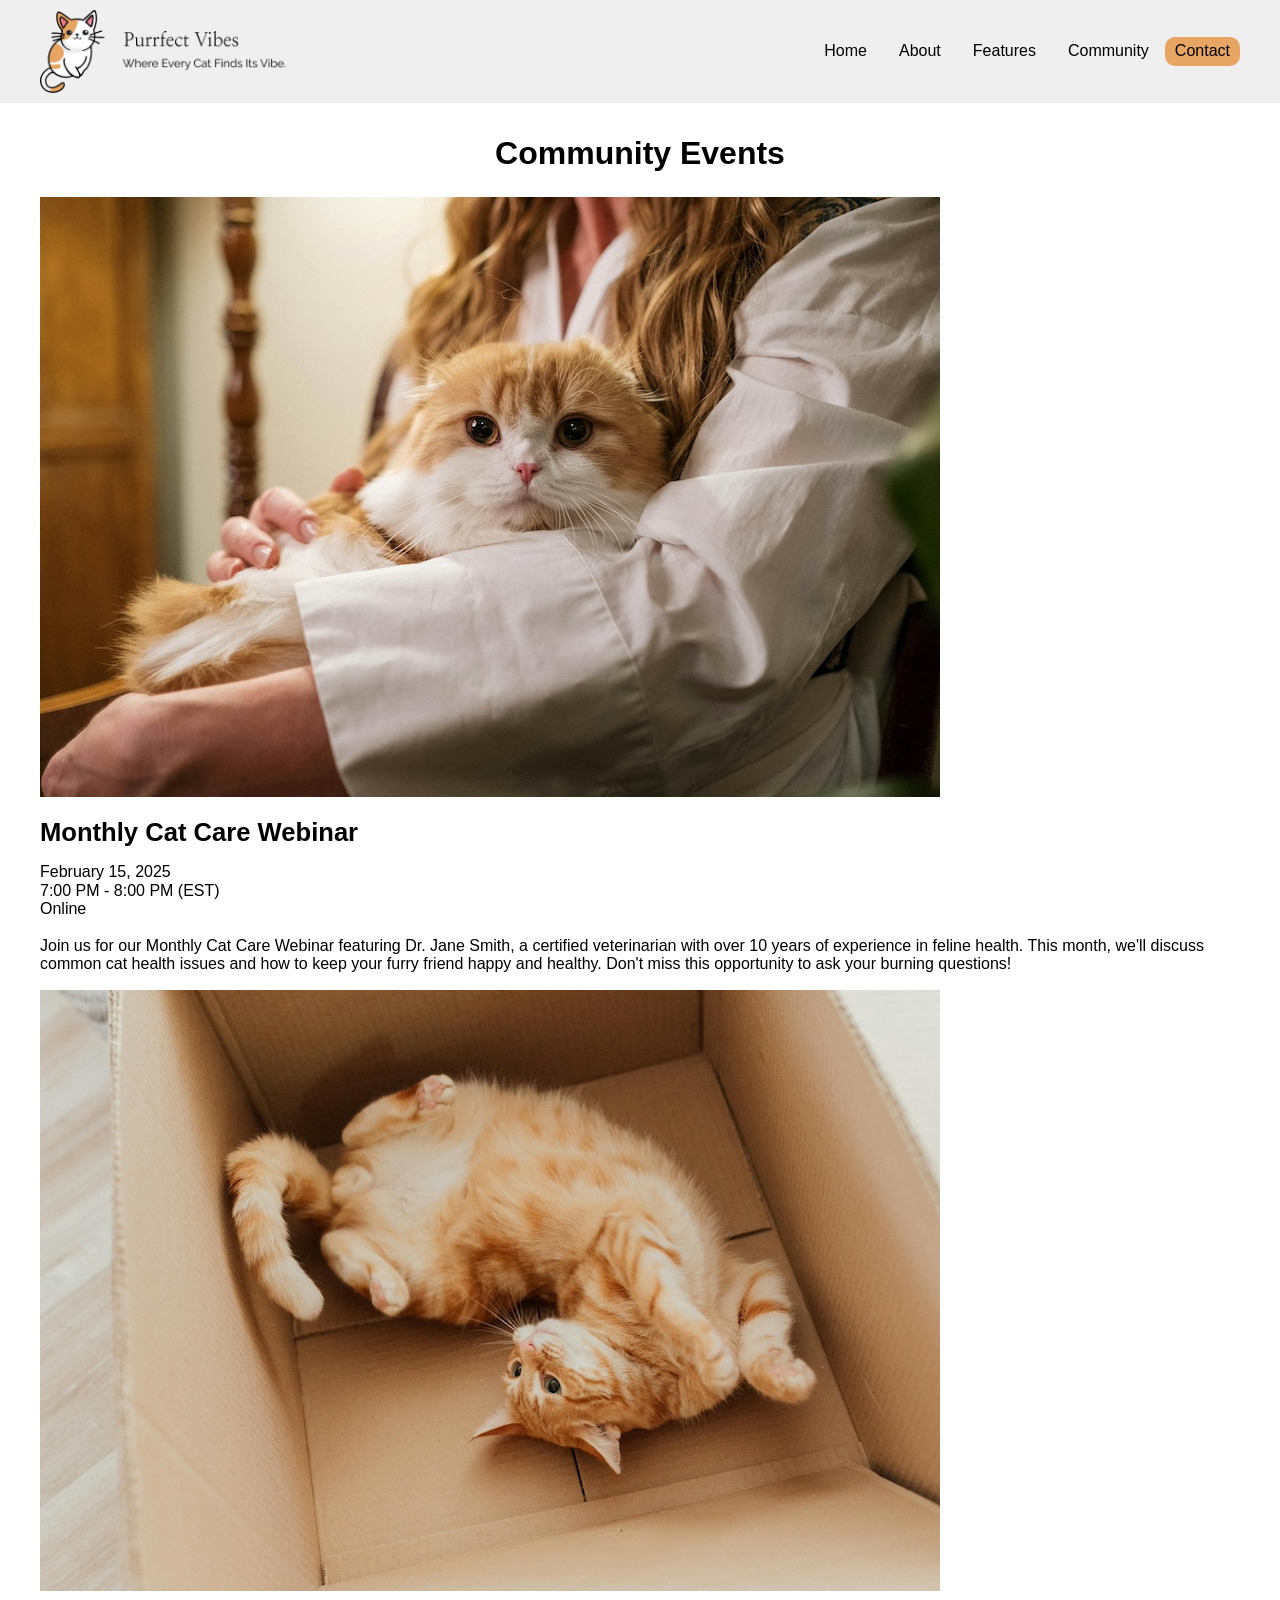
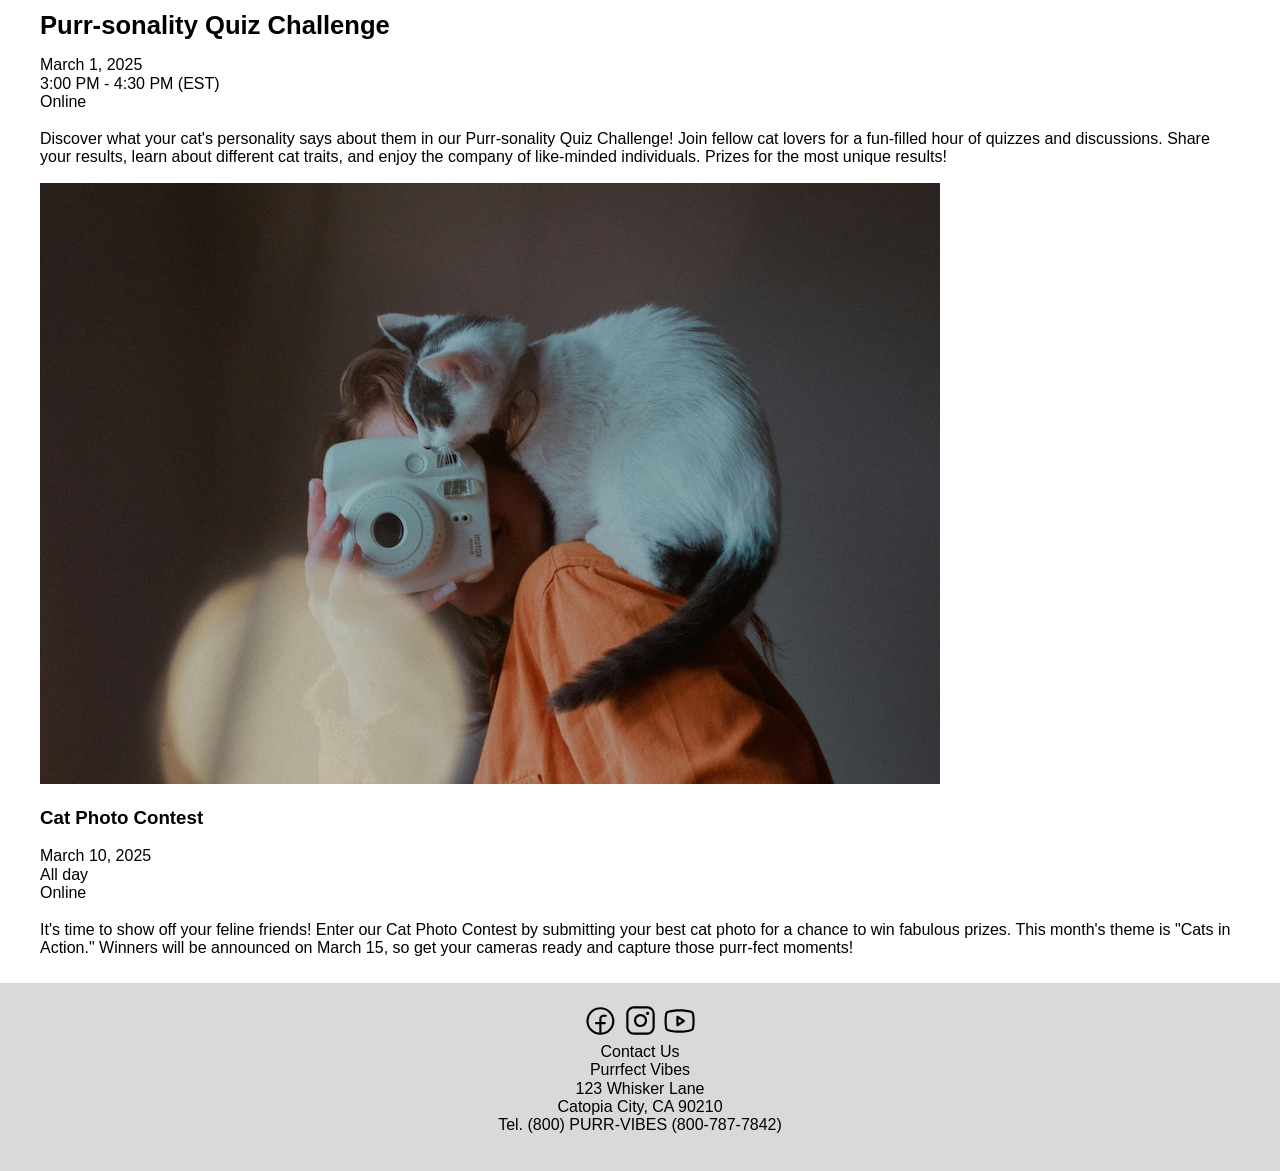
==== beginning/part2/community.html @ 35652195 "File Upload" ====
<!doctype html>
<html lang="en">
<head>
	<meta charset="utf-8">
	<title>Purrfect Vibes Community Events</title>
    <link rel="stylesheet" href="css/normalize.css">
    <link rel="stylesheet" href="css/styles.css">
</head>

<body>
    <header>
        <div class="container">
            <img src="images/logo.png" alt="logo">
            <nav class="nav1">
                <ul>
                    <li><a href="#">Home</a></li>
                    <li><a href="#">About</a></li>
                    <li><a href="#">Features</a></li>
                    <li><a href="#">Community</a></li>
                </ul>
            </nav>
            <a href="#" class="button">Contact</a>
        </div>
    </header>
<h1>Community Events</h1>
<section class="community container">
    <div class="event-block featured">
        <img src="images/event-cat-care.jpg" alt="cat care">
        <h2>Monthly Cat Care Webinar</h2>
        <p><span>February 15, 2025</span><br>
            <span>7:00 PM - 8:00 PM (EST)<br>
            Online</span><br><br>
            Join us for our Monthly Cat Care Webinar featuring Dr. Jane Smith, a certified veterinarian with over 10 years of experience in feline health. This month, we'll discuss common cat health issues and how to keep your furry friend happy and healthy. Don't miss this opportunity to ask your burning questions!</p>
    </div>
    <div class="event-block">
        <img src="images/event-cat-quiz.jpg" alt="cat quizzes">
        <h2>Purr-sonality Quiz Challenge</h2>
        <p><span>March 1, 2025</span><br>
            <span>3:00 PM - 4:30 PM (EST)<br>
            Online</span><br><br>
            Discover what your cat's personality says about them in our Purr-sonality Quiz Challenge! Join fellow cat lovers for a fun-filled hour of quizzes and discussions. Share your results, learn about different cat traits, and enjoy the company of like-minded individuals. Prizes for the most unique results!</p>
    </div>
    <div class="event-block">
        <img src="images/event-cat-photo.jpg" alt="cat community">
        <h3>Cat Photo Contest</h3>
        <p><span>March 10, 2025</span><br>
            <span>All day<br>
            Online</span><br><br>
            It's time to show off your feline friends! Enter our Cat Photo Contest by submitting your best cat photo for a chance to win fabulous prizes. This month's theme is "Cats in Action." Winners will be announced on March 15, so get your cameras ready and capture those purr-fect moments!</p>
    </div>
</section>
<footer>
    <div>
        <a href="#"><img src="images/facebook.svg" alt="Facebook"></a>
        <a href="#"><img src="images/instagram.svg" alt="Instagram"></a>
        <a href="#"><img src="images/youtube.svg" alt="Youtube"></a>
    </div>
    <p>
        Contact Us<br>
        Purrfect Vibes<br>
        123 Whisker Lane<br>
        Catopia City, CA 90210<br>
        Tel. (800) PURR-VIBES (800-787-7842)<br>
    </p>
</footer>
</body>
</html>
---- beginning/part2/css/styles.css ----
body {
    font-size: 16px;
    font-family: Arial, Helvetica, sans-serif;
    margin: 0;
}
h1 {
    font-size: 2em;
    font-weight: bold;
    text-align: center;
    margin: 1rem 0;
}
h2 {
    font-size: 1.6em;
    margin: 1rem 0;
}
p {
    margin: 0 0 1rem 0;
}
.container {
    max-width: 1200px;
    margin: auto;
    padding: 10px;
}
a {
    color: #e6a563;
}
header {
    background-color: #efefef;
    position: sticky;
    top: 0;
}
header a {
    text-decoration: none;
    color: #000
}
header a:hover {
    color: #e6a563;
}
header .container {
    padding: 10px;
    margin-bottom: 2em;
    display: flex;
    align-items: center;
    justify-content: flex-end;
}
header img {
    width: 250px;
    margin-right: auto;

}
header ul {
    list-style-type: none;
    display: flex;
    align-items: center;
}
.button {
    background-color: #e6a563;
    border-radius: 10px;
    padding: 5px 10px;
}
.button:hover {
    background-color: #fff;
}
nav li {
    margin: 0 1em;
}
footer {
    text-align: center;
    background-color: #D9D9D9;
    padding: 20px;
}
footer img {
    width: 35px;
}
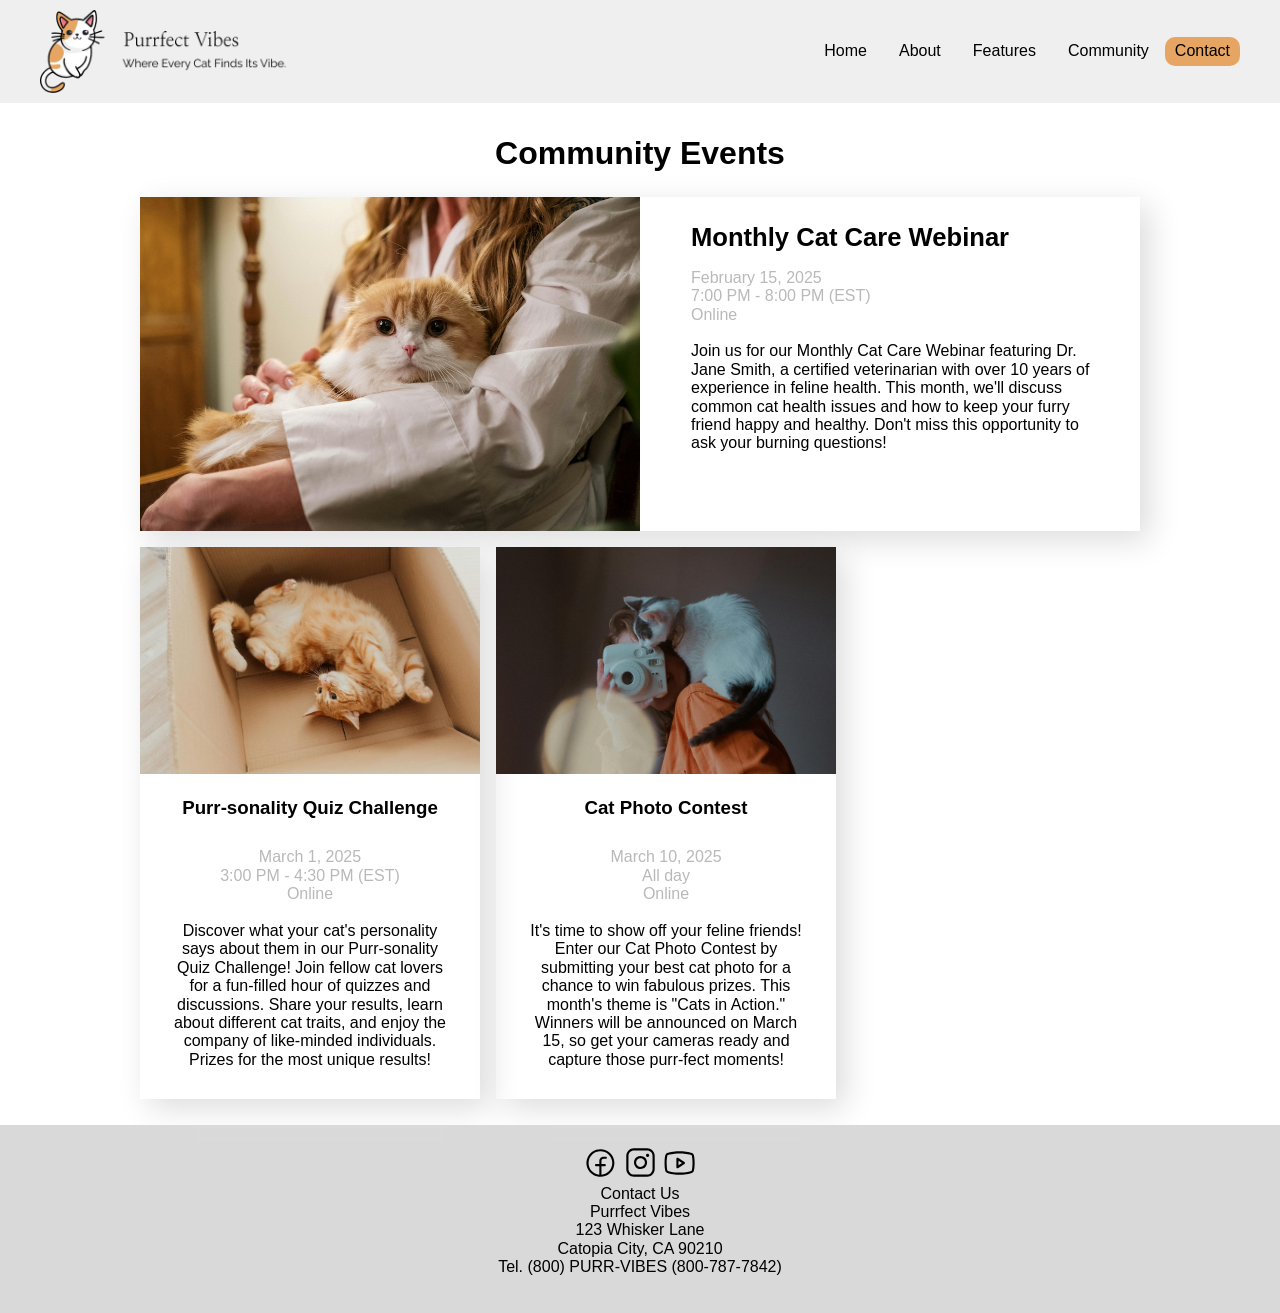
==== commit 2d85f727: "Community Page Done" ====
--- a/beginning/part2/community.html
+++ b/beginning/part2/community.html
@@ -1,4 +1,4 @@
-<!doctype html>
+ <!doctype html>
 <html lang="en">
 <head>
 	<meta charset="utf-8">
@@ -26,15 +26,17 @@
 <section class="community container">
     <div class="event-block featured">
         <img src="images/event-cat-care.jpg" alt="cat care">
-        <h2>Monthly Cat Care Webinar</h2>
-        <p><span>February 15, 2025</span><br>
-            <span>7:00 PM - 8:00 PM (EST)<br>
-            Online</span><br><br>
-            Join us for our Monthly Cat Care Webinar featuring Dr. Jane Smith, a certified veterinarian with over 10 years of experience in feline health. This month, we'll discuss common cat health issues and how to keep your furry friend happy and healthy. Don't miss this opportunity to ask your burning questions!</p>
+        <div>
+            <h2>Monthly Cat Care Webinar</h2>
+            <p><span>February 15, 2025</span><br>
+                <span>7:00 PM - 8:00 PM (EST)<br>
+                Online</span><br><br>
+                Join us for our Monthly Cat Care Webinar featuring Dr. Jane Smith, a certified veterinarian with over 10 years of experience in feline health. This month, we'll discuss common cat health issues and how to keep your furry friend happy and healthy. Don't miss this opportunity to ask your burning questions!</p>
+        </div>
     </div>
     <div class="event-block">
         <img src="images/event-cat-quiz.jpg" alt="cat quizzes">
-        <h2>Purr-sonality Quiz Challenge</h2>
+        <h3>Purr-sonality Quiz Challenge</h3>
         <p><span>March 1, 2025</span><br>
             <span>3:00 PM - 4:30 PM (EST)<br>
             Online</span><br><br>
--- a/beginning/part2/css/styles.css
+++ b/beginning/part2/css/styles.css
@@ -71,4 +71,80 @@
 }
 footer img {
     width: 35px;
-}+}
+
+.community {
+    display: grid ;
+    grid-template-columns: repeat(3, 1fr);
+    grid-template-rows: repeat(3, auto);
+    gap: 1em;
+    width: 1000px;
+}
+
+.community span {
+    color: #b9b9b9;
+}
+
+.featured {
+    display: flex;
+    gap: 1em;
+    align-items: center;
+    justify-content: center;
+    box-shadow: 9px 9px 30px #dddcdc;
+    grid-column: 1/4;
+}
+
+.featured div {
+    align-self: flex-start;
+    padding: 10px 35px;
+}
+
+.featured img {
+    width: 500px;
+    align-self: flex-start;
+    justify-content: center;
+}
+
+.event-block:nth-child(2) {
+    align-content: center;
+    justify-content: center;
+    grid-column: 1/2;
+    grid-row: 2/3;
+    box-shadow: 9px 9px 30px #dddcdc;
+    text-align: center;
+}
+
+.event-block:nth-child(3) {
+    align-content:center ;
+    justify-content: center;
+    grid-column: 2/3;
+    grid-row: 2/3;
+    box-shadow: 9px 9px 30px #dddcdc;
+    text-align: center;
+}
+
+.event-block:nth-child(2) img {
+    max-width: 340px;
+}
+
+ .event-block:nth-child(3) img {
+    max-width: 340px;
+    align-items: start;
+ }
+
+.event-block:nth-child(2) p, .event-block:nth-child(3) p {
+    margin: 30px;
+}
+
+
+
+
+/* <div class="event-block featured">
+        <img src="images/event-cat-care.jpg" alt="cat care">
+        <h2>Monthly Cat Care Webinar</h2>
+        <p><span>February 15, 2025</span><br>
+            <span>7:00 PM - 8:00 PM (EST)<br>
+            Online</span><br><br>
+            Join us for our Monthly Cat Care Webinar featuring Dr. Jane Smith, a certified veterinarian with over 10 years of experience in feline health. This month, we'll discuss common cat health issues and how to keep your furry friend happy and healthy. Don't miss this opportunity to ask your burning questions!</p>
+    </div> */
+
